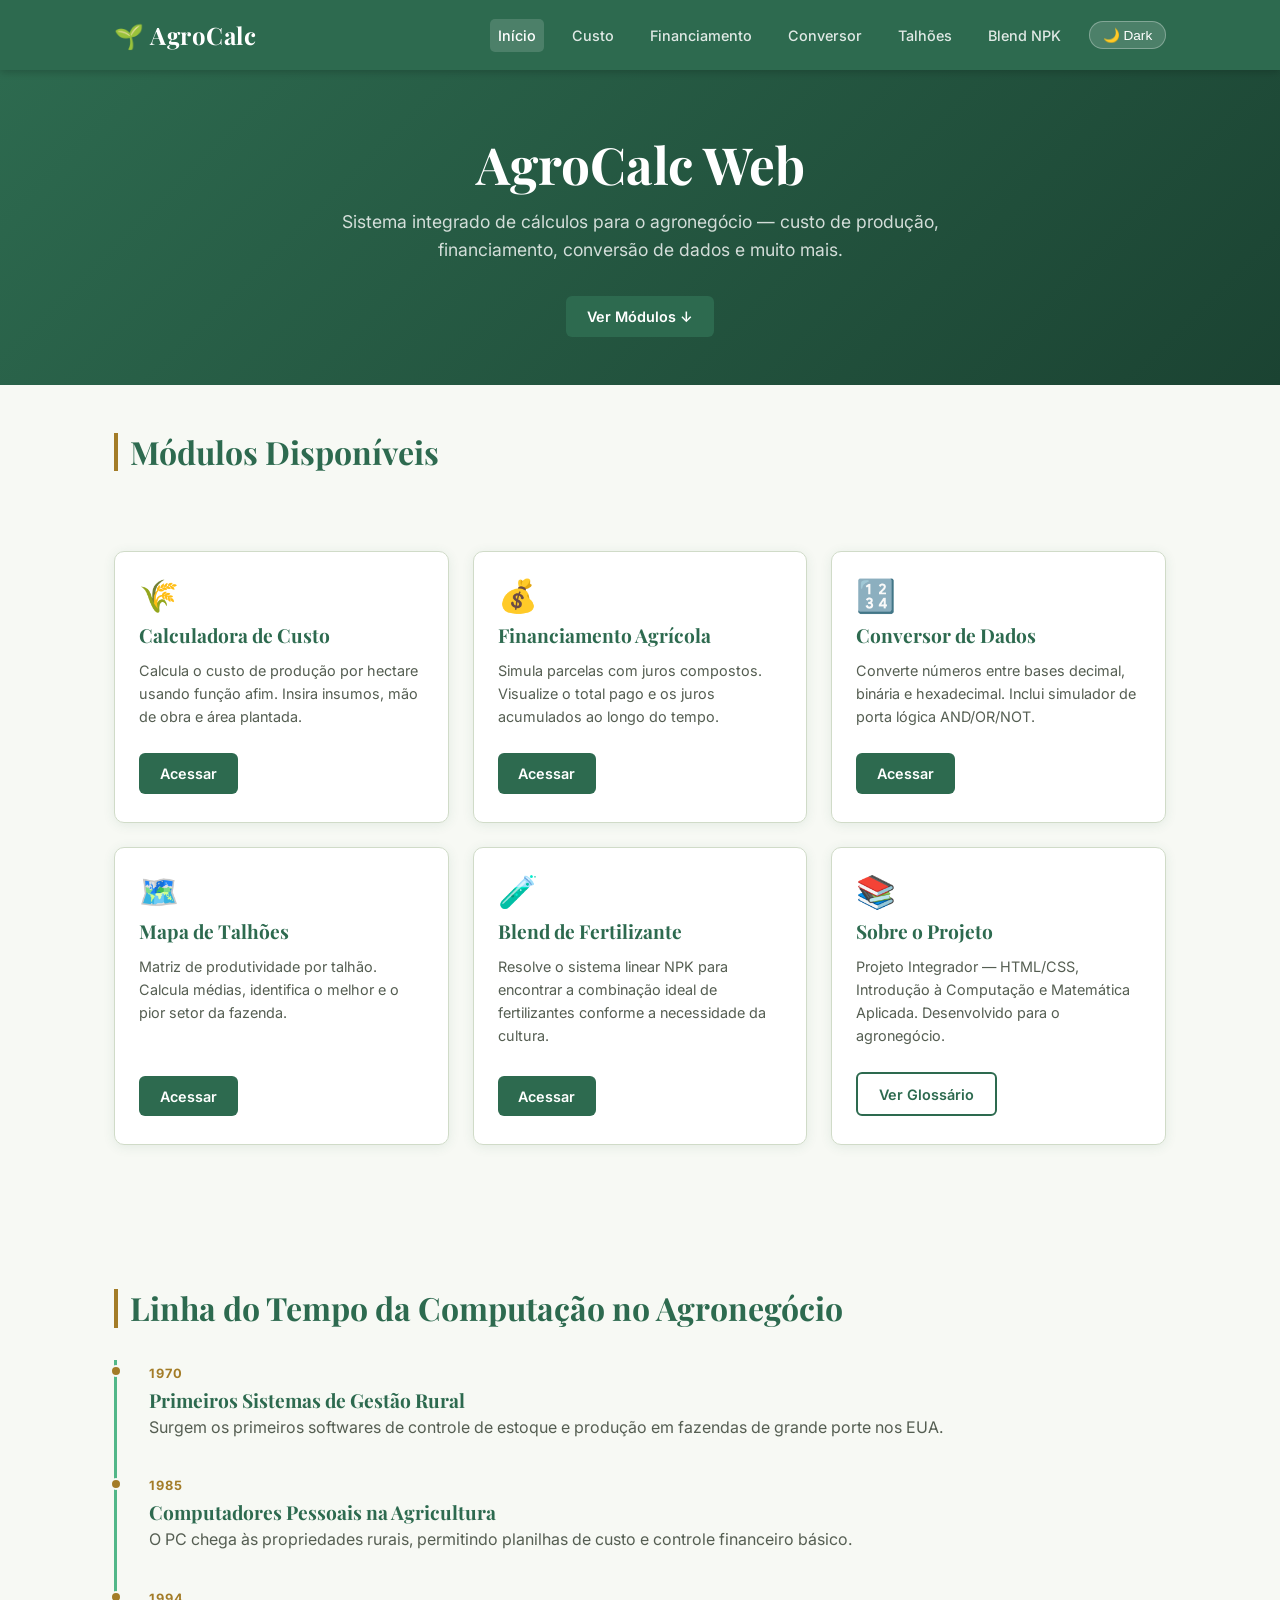
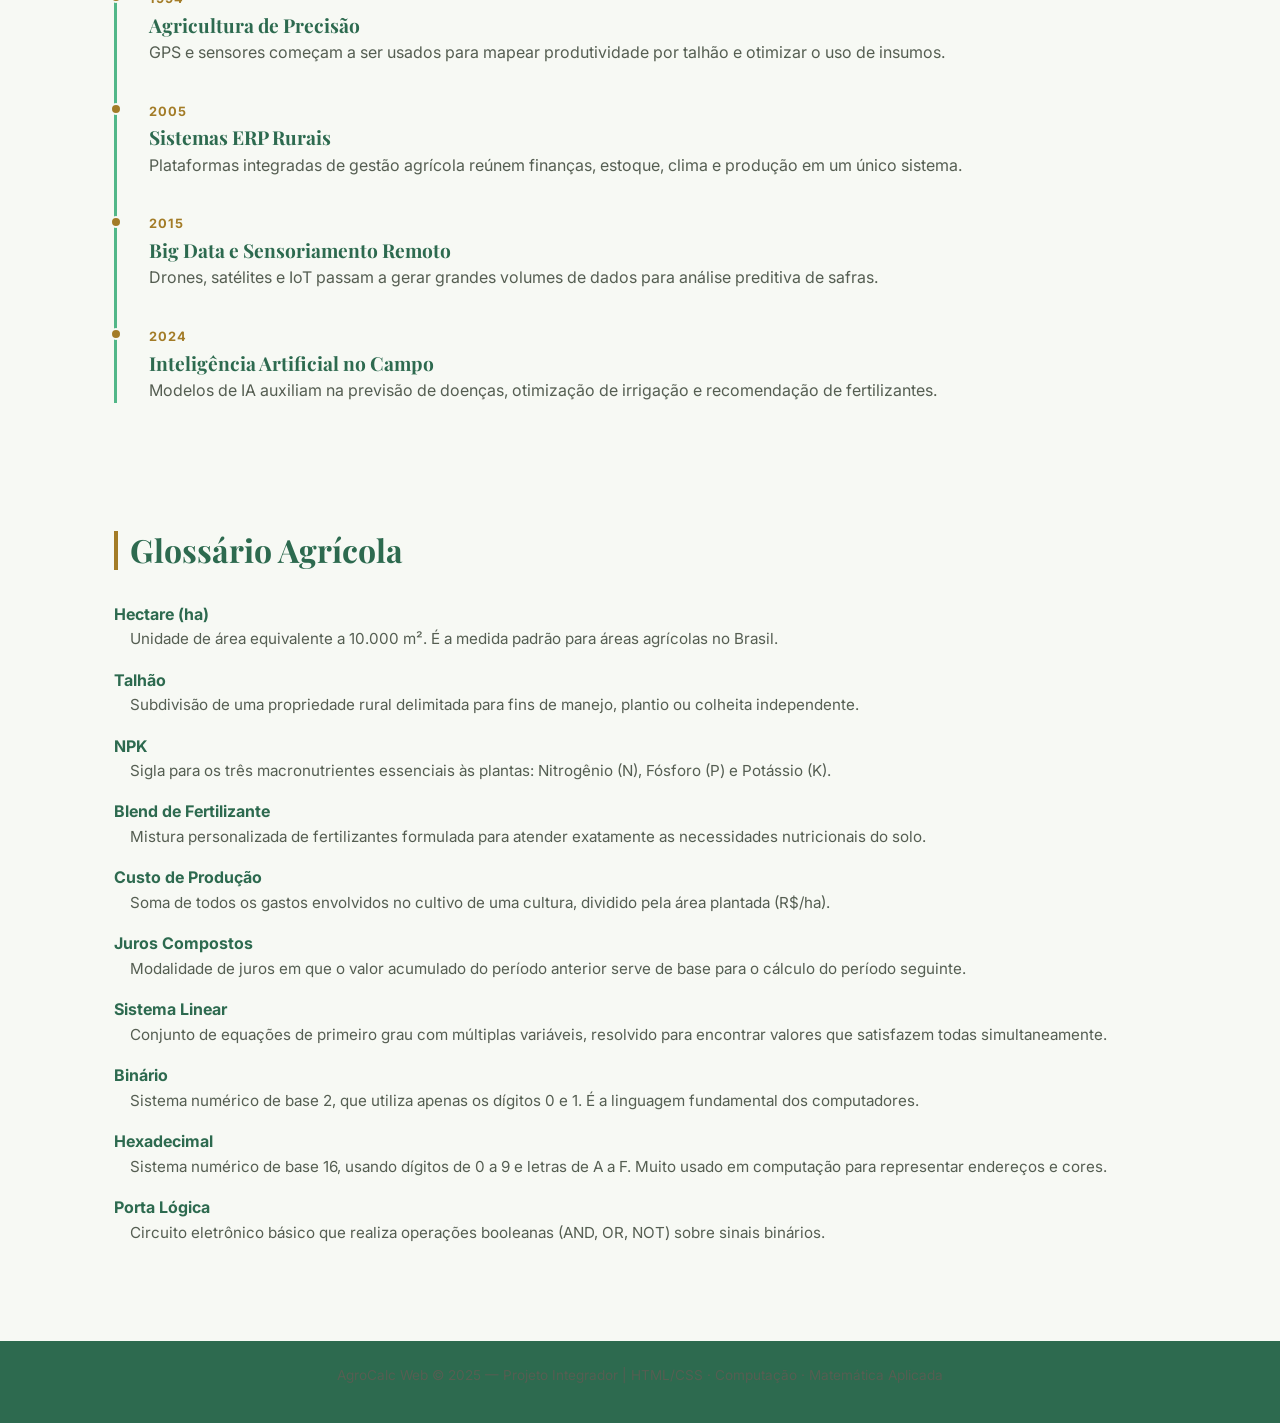
==== index.html @ 9ad66b95 "feat: adicionando pagina principal" ====
<!DOCTYPE html>
<html lang="pt-BR">
<head>
  <meta charset="UTF-8" />
  <meta name="viewport" content="width=device-width, initial-scale=1.0" />
  <title>AgroCalc Web — Painel Principal</title>

  <!-- Google Fonts: Playfair Display (títulos) + Inter (corpo) -->
  <link rel="preconnect" href="https://fonts.googleapis.com" />
  <link rel="preconnect" href="https://fonts.gstatic.com" crossorigin />
  <link href="https://fonts.googleapis.com/css2?family=Inter:wght@400;500;600&family=Playfair+Display:wght@700&display=swap" rel="stylesheet" />

  <link rel="stylesheet" href="style.css" />
</head>
<body>

  <!-- ========== NAVBAR ========== -->
  <header class="navbar">
    <div class="container">
      <span class="logo">🌱 AgroCalc</span>
      <nav>
        <a href="index.html" class="ativo">Início</a>
        <a href="custo.html">Custo</a>
        <a href="financiamento.html">Financiamento</a>
        <a href="conversor.html">Conversor</a>
        <a href="talhoes.html">Talhões</a>
        <a href="blend.html">Blend NPK</a>
        <!-- Botão que ativa/desativa dark mode -->
        <button id="btn-dark" onclick="alternarDark()">🌙 Dark</button>
      </nav>
    </div>
  </header>

  <!-- ========== HERO ========== -->
  <section class="hero">
    <div class="container anima">
      <h1>AgroCalc Web</h1>
      <p>Sistema integrado de cálculos para o agronegócio — custo de produção, financiamento, conversão de dados e muito mais.</p>
      <a href="#modulos" class="btn btn-primario">Ver Módulos ↓</a>
    </div>
  </section>

  <!-- ========== GRID DE MÓDULOS ========== -->
  <main class="container" id="modulos">
    <section class="secao">
      <h2 class="secao-titulo">Módulos Disponíveis</h2>

      <div class="grid-modulos">

        <!-- Módulo 1: Custo de Produção -->
        <div class="card-modulo anima">
          <span class="icone">🌾</span>
          <h3>Calculadora de Custo</h3>
          <p>Calcula o custo de produção por hectare usando função afim. Insira insumos, mão de obra e área plantada.</p>
          <a href="custo.html" class="btn btn-primario">Acessar</a>
        </div>

        <!-- Módulo 2: Financiamento Agrícola -->
        <div class="card-modulo anima">
          <span class="icone">💰</span>
          <h3>Financiamento Agrícola</h3>
          <p>Simula parcelas com juros compostos. Visualize o total pago e os juros acumulados ao longo do tempo.</p>
          <a href="financiamento.html" class="btn btn-primario">Acessar</a>
        </div>

        <!-- Módulo 3: Conversor de Dados -->
        <div class="card-modulo anima">
          <span class="icone">🔢</span>
          <h3>Conversor de Dados</h3>
          <p>Converte números entre bases decimal, binária e hexadecimal. Inclui simulador de porta lógica AND/OR/NOT.</p>
          <a href="conversor.html" class="btn btn-primario">Acessar</a>
        </div>

        <!-- Módulo 4: Mapa de Talhões -->
        <div class="card-modulo anima">
          <span class="icone">🗺️</span>
          <h3>Mapa de Talhões</h3>
          <p>Matriz de produtividade por talhão. Calcula médias, identifica o melhor e o pior setor da fazenda.</p>
          <a href="talhoes.html" class="btn btn-primario">Acessar</a>
        </div>

        <!-- Módulo 5: Blend de Fertilizante -->
        <div class="card-modulo anima">
          <span class="icone">🧪</span>
          <h3>Blend de Fertilizante</h3>
          <p>Resolve o sistema linear NPK para encontrar a combinação ideal de fertilizantes conforme a necessidade da cultura.</p>
          <a href="blend.html" class="btn btn-primario">Acessar</a>
        </div>

        <!-- Card informativo sobre o projeto -->
        <div class="card-modulo anima">
          <span class="icone">📚</span>
          <h3>Sobre o Projeto</h3>
          <p>Projeto Integrador — HTML/CSS, Introdução à Computação e Matemática Aplicada. Desenvolvido para o agronegócio.</p>
          <a href="#glossario" class="btn btn-secundario">Ver Glossário</a>
        </div>

      </div>
    </section>

    <!-- ========== LINHA DO TEMPO ========== -->
    <section class="secao" id="timeline">
      <h2 class="secao-titulo">Linha do Tempo da Computação no Agronegócio</h2>

      <div class="timeline">

        <div class="timeline-item">
          <span class="ano">1970</span>
          <h3>Primeiros Sistemas de Gestão Rural</h3>
          <p>Surgem os primeiros softwares de controle de estoque e produção em fazendas de grande porte nos EUA.</p>
        </div>

        <div class="timeline-item">
          <span class="ano">1985</span>
          <h3>Computadores Pessoais na Agricultura</h3>
          <p>O PC chega às propriedades rurais, permitindo planilhas de custo e controle financeiro básico.</p>
        </div>

        <div class="timeline-item">
          <span class="ano">1994</span>
          <h3>Agricultura de Precisão</h3>
          <p>GPS e sensores começam a ser usados para mapear produtividade por talhão e otimizar o uso de insumos.</p>
        </div>

        <div class="timeline-item">
          <span class="ano">2005</span>
          <h3>Sistemas ERP Rurais</h3>
          <p>Plataformas integradas de gestão agrícola reúnem finanças, estoque, clima e produção em um único sistema.</p>
        </div>

        <div class="timeline-item">
          <span class="ano">2015</span>
          <h3>Big Data e Sensoriamento Remoto</h3>
          <p>Drones, satélites e IoT passam a gerar grandes volumes de dados para análise preditiva de safras.</p>
        </div>

        <div class="timeline-item">
          <span class="ano">2024</span>
          <h3>Inteligência Artificial no Campo</h3>
          <p>Modelos de IA auxiliam na previsão de doenças, otimização de irrigação e recomendação de fertilizantes.</p>
        </div>

      </div>
    </section>

    <!-- ========== GLOSSÁRIO ========== -->
    <section class="secao" id="glossario">
      <h2 class="secao-titulo">Glossário Agrícola</h2>

      <dl class="glossario">
        <dt>Hectare (ha)</dt>
        <dd>Unidade de área equivalente a 10.000 m². É a medida padrão para áreas agrícolas no Brasil.</dd>

        <dt>Talhão</dt>
        <dd>Subdivisão de uma propriedade rural delimitada para fins de manejo, plantio ou colheita independente.</dd>

        <dt>NPK</dt>
        <dd>Sigla para os três macronutrientes essenciais às plantas: Nitrogênio (N), Fósforo (P) e Potássio (K).</dd>

        <dt>Blend de Fertilizante</dt>
        <dd>Mistura personalizada de fertilizantes formulada para atender exatamente as necessidades nutricionais do solo.</dd>

        <dt>Custo de Produção</dt>
        <dd>Soma de todos os gastos envolvidos no cultivo de uma cultura, dividido pela área plantada (R$/ha).</dd>

        <dt>Juros Compostos</dt>
        <dd>Modalidade de juros em que o valor acumulado do período anterior serve de base para o cálculo do período seguinte.</dd>

        <dt>Sistema Linear</dt>
        <dd>Conjunto de equações de primeiro grau com múltiplas variáveis, resolvido para encontrar valores que satisfazem todas simultaneamente.</dd>

        <dt>Binário</dt>
        <dd>Sistema numérico de base 2, que utiliza apenas os dígitos 0 e 1. É a linguagem fundamental dos computadores.</dd>

        <dt>Hexadecimal</dt>
        <dd>Sistema numérico de base 16, usando dígitos de 0 a 9 e letras de A a F. Muito usado em computação para representar endereços e cores.</dd>

        <dt>Porta Lógica</dt>
        <dd>Circuito eletrônico básico que realiza operações booleanas (AND, OR, NOT) sobre sinais binários.</dd>
      </dl>
    </section>
  </main>

  <!-- ========== FOOTER ========== -->
  <footer>
    <div class="container">
      <p>AgroCalc Web &copy; 2025 — Projeto Integrador | HTML/CSS · Computação · Matemática Aplicada</p>
    </div>
  </footer>

  <!-- ========== SCRIPT: Dark Mode ========== -->
  <script>
    // Verifica se o usuário já tinha preferência salva no localStorage
    if (localStorage.getItem('dark') === 'true') {
      document.body.classList.add('dark');
      document.getElementById('btn-dark').textContent = '☀️ Light';
    }

    // Alterna entre dark e light mode
    function alternarDark() {
      const ativo = document.body.classList.toggle('dark');
      const btn = document.getElementById('btn-dark');
      btn.textContent = ativo ? '☀️ Light' : '🌙 Dark';
      // Salva preferência para persistir entre páginas
      localStorage.setItem('dark', ativo);
    }
  </script>

</body>
</html>
---- style.css ----
/* ============================================
   AgroCalc Web - Folha de Estilos Principal
   Projeto Integrador - HTML/CSS + Computação + Matemática
   ============================================ */

/* --- Variáveis de Tema (Light e Dark Mode) --- */
:root {
  --verde-campo: #2d6a4f;      /* cor primária - verde agro */
  --verde-claro: #52b788;      /* hover e destaques */
  --terra: #a37c27;            /* acento terroso/dourado */
  --fundo: #f7f9f4;            /* fundo geral claro */
  --fundo-card: #ffffff;
  --texto: #1b1f1a;
  --texto-secundario: #555e52;
  --borda: #d0dbc8;
  --sombra: 0 2px 12px rgba(45,106,79,0.10);
  --radius: 10px;
  --fonte-display: 'Playfair Display', serif;  /* títulos */
  --fonte-corpo: 'Inter', sans-serif;          /* corpo e UI */
  --transicao: 0.25s ease;
}

/* Dark mode: ativa via classe .dark no <body> */
body.dark {
  --fundo: #141a12;
  --fundo-card: #1e2a1b;
  --texto: #e8f0e4;
  --texto-secundario: #9db898;
  --borda: #2d3d2a;
  --sombra: 0 2px 12px rgba(0,0,0,0.40);
}

/* --- Reset e Base --- */
*, *::before, *::after {
  box-sizing: border-box;
  margin: 0;
  padding: 0;
}

html { scroll-behavior: smooth; }

body {
  font-family: var(--fonte-corpo);
  background-color: var(--fundo);
  color: var(--texto);
  line-height: 1.6;
  transition: background-color var(--transicao), color var(--transicao);
}

a {
  color: var(--verde-campo);
  text-decoration: none;
  transition: color var(--transicao);
}
a:hover { color: var(--verde-claro); }

/* --- Tipografia --- */
h1, h2, h3 {
  font-family: var(--fonte-display);
  color: var(--verde-campo);
  line-height: 1.2;
}
h1 { font-size: clamp(2rem, 5vw, 3.2rem); }
h2 { font-size: clamp(1.4rem, 3vw, 2rem); margin-bottom: 1rem; }
h3 { font-size: 1.2rem; }

p { margin-bottom: 0.8rem; color: var(--texto-secundario); }

/* --- Layout Principal --- */
.container {
  max-width: 1100px;
  margin: 0 auto;
  padding: 0 1.5rem;
}

/* --- Navbar --- */
.navbar {
  background-color: var(--verde-campo);
  padding: 1rem 0;
  position: sticky;
  top: 0;
  z-index: 100;
  box-shadow: 0 2px 8px rgba(0,0,0,0.2);
}

.navbar .container {
  display: flex;
  align-items: center;
  justify-content: space-between;
  flex-wrap: wrap;
  gap: 0.75rem;
}

.navbar .logo {
  font-family: var(--fonte-display);
  font-size: 1.5rem;
  color: #fff;
  font-weight: 700;
  letter-spacing: 0.5px;
}

.navbar nav {
  display: flex;
  gap: 1.25rem;
  flex-wrap: wrap;
  align-items: center;
}

.navbar nav a {
  color: rgba(255,255,255,0.85);
  font-size: 0.9rem;
  font-weight: 500;
  padding: 0.3rem 0.5rem;
  border-radius: 5px;
  transition: background var(--transicao), color var(--transicao);
}
.navbar nav a:hover,
.navbar nav a.ativo {
  background: rgba(255,255,255,0.15);
  color: #fff;
}

/* Botão Dark Mode */
#btn-dark {
  background: rgba(255,255,255,0.15);
  border: 1px solid rgba(255,255,255,0.3);
  color: #fff;
  padding: 0.3rem 0.8rem;
  border-radius: 20px;
  cursor: pointer;
  font-size: 0.85rem;
  transition: background var(--transicao);
}
#btn-dark:hover { background: rgba(255,255,255,0.25); }

/* --- Hero (Painel Principal) --- */
.hero {
  padding: 4rem 0 3rem;
  text-align: center;
  background: linear-gradient(135deg, var(--verde-campo) 0%, #1b4332 100%);
  color: #fff;
}
.hero h1 { color: #fff; margin-bottom: 0.75rem; }
.hero p  { color: rgba(255,255,255,0.8); font-size: 1.1rem; max-width: 600px; margin: 0 auto 2rem; }

/* --- Grid de Módulos (cards na home) --- */
.grid-modulos {
  display: grid;
  grid-template-columns: repeat(auto-fit, minmax(260px, 1fr));
  gap: 1.5rem;
  padding: 3rem 0;
}

.card-modulo {
  background: var(--fundo-card);
  border: 1px solid var(--borda);
  border-radius: var(--radius);
  padding: 1.75rem 1.5rem;
  box-shadow: var(--sombra);
  transition: transform var(--transicao), box-shadow var(--transicao);
  display: flex;
  flex-direction: column;
  gap: 0.75rem;
}
.card-modulo:hover {
  transform: translateY(-4px);
  box-shadow: 0 8px 24px rgba(45,106,79,0.15);
}
.card-modulo .icone {
  font-size: 2rem;
  line-height: 1;
}
.card-modulo h3 { color: var(--verde-campo); }
.card-modulo p  { font-size: 0.9rem; flex: 1; }
.card-modulo .btn { align-self: flex-start; }

/* --- Botões --- */
.btn {
  display: inline-block;
  padding: 0.55rem 1.3rem;
  border-radius: 6px;
  font-weight: 600;
  font-size: 0.9rem;
  cursor: pointer;
  border: none;
  transition: background var(--transicao), transform var(--transicao);
}
.btn-primario {
  background: var(--verde-campo);
  color: #fff;
}
.btn-primario:hover {
  background: var(--verde-claro);
  color: #fff;
  transform: translateY(-1px);
}
.btn-secundario {
  background: transparent;
  color: var(--verde-campo);
  border: 2px solid var(--verde-campo);
}
.btn-secundario:hover {
  background: var(--verde-campo);
  color: #fff;
}

/* --- Seção de Conteúdo Geral --- */
.secao {
  padding: 3rem 0;
}
.secao-titulo {
  border-left: 4px solid var(--terra);
  padding-left: 0.75rem;
  margin-bottom: 2rem;
}

/* --- Formulários --- */
.form-grupo {
  display: flex;
  flex-direction: column;
  gap: 0.4rem;
  margin-bottom: 1.2rem;
}
.form-grupo label {
  font-size: 0.9rem;
  font-weight: 600;
  color: var(--texto);
}
.form-grupo input,
.form-grupo select {
  padding: 0.6rem 0.9rem;
  border: 1px solid var(--borda);
  border-radius: 6px;
  background: var(--fundo-card);
  color: var(--texto);
  font-size: 1rem;
  transition: border-color var(--transicao);
}
.form-grupo input:focus,
.form-grupo select:focus {
  outline: none;
  border-color: var(--verde-claro);
}

/* --- Caixa de Resultado --- */
.resultado {
  background: var(--fundo-card);
  border: 1px solid var(--borda);
  border-left: 4px solid var(--verde-claro);
  border-radius: var(--radius);
  padding: 1.25rem 1.5rem;
  margin-top: 1.5rem;
  display: none; /* visível via JS após cálculo */
}
.resultado.visivel { display: block; }
.resultado h3 { margin-bottom: 0.5rem; }

/* --- Tabela --- */
.tabela-wrap { overflow-x: auto; }
table {
  width: 100%;
  border-collapse: collapse;
  font-size: 0.9rem;
}
th {
  background: var(--verde-campo);
  color: #fff;
  padding: 0.7rem 1rem;
  text-align: left;
}
td {
  padding: 0.6rem 1rem;
  border-bottom: 1px solid var(--borda);
  color: var(--texto);
}
tr:nth-child(even) td { background: rgba(82,183,136,0.06); }

/* --- Linha do Tempo --- */
.timeline {
  position: relative;
  padding-left: 2rem;
  border-left: 3px solid var(--verde-claro);
}
.timeline-item {
  position: relative;
  margin-bottom: 2rem;
}
.timeline-item::before {
  content: '';
  position: absolute;
  left: -2.45rem;
  top: 0.35rem;
  width: 12px;
  height: 12px;
  border-radius: 50%;
  background: var(--terra);
  border: 2px solid var(--fundo);
}
.timeline-item .ano {
  font-size: 0.8rem;
  font-weight: 700;
  color: var(--terra);
  text-transform: uppercase;
  letter-spacing: 1px;
}
.timeline-item h3 { margin: 0.2rem 0; }

/* --- Glossário --- */
.glossario dt {
  font-weight: 700;
  color: var(--verde-campo);
  margin-top: 1rem;
}
.glossario dd {
  margin-left: 1rem;
  font-size: 0.95rem;
  color: var(--texto-secundario);
}

/* --- Footer --- */
footer {
  background: var(--verde-campo);
  color: rgba(255,255,255,0.75);
  text-align: center;
  padding: 1.5rem 0;
  font-size: 0.85rem;
  margin-top: 3rem;
}

/* --- Animações de entrada --- */
@keyframes fadeUp {
  from { opacity: 0; transform: translateY(20px); }
  to   { opacity: 1; transform: translateY(0); }
}
.anima { animation: fadeUp 0.5s ease forwards; }

/* --- Responsivo --- */
@media (max-width: 600px) {
  .navbar .container { flex-direction: column; align-items: flex-start; }
  .hero { padding: 2.5rem 0 2rem; }
  .grid-modulos { grid-template-columns: 1fr; }
}

/* Acessibilidade: respeita preferência de movimento reduzido */
@media (prefers-reduced-motion: reduce) {
  *, *::before, *::after { animation: none !important; transition: none !important; }
}
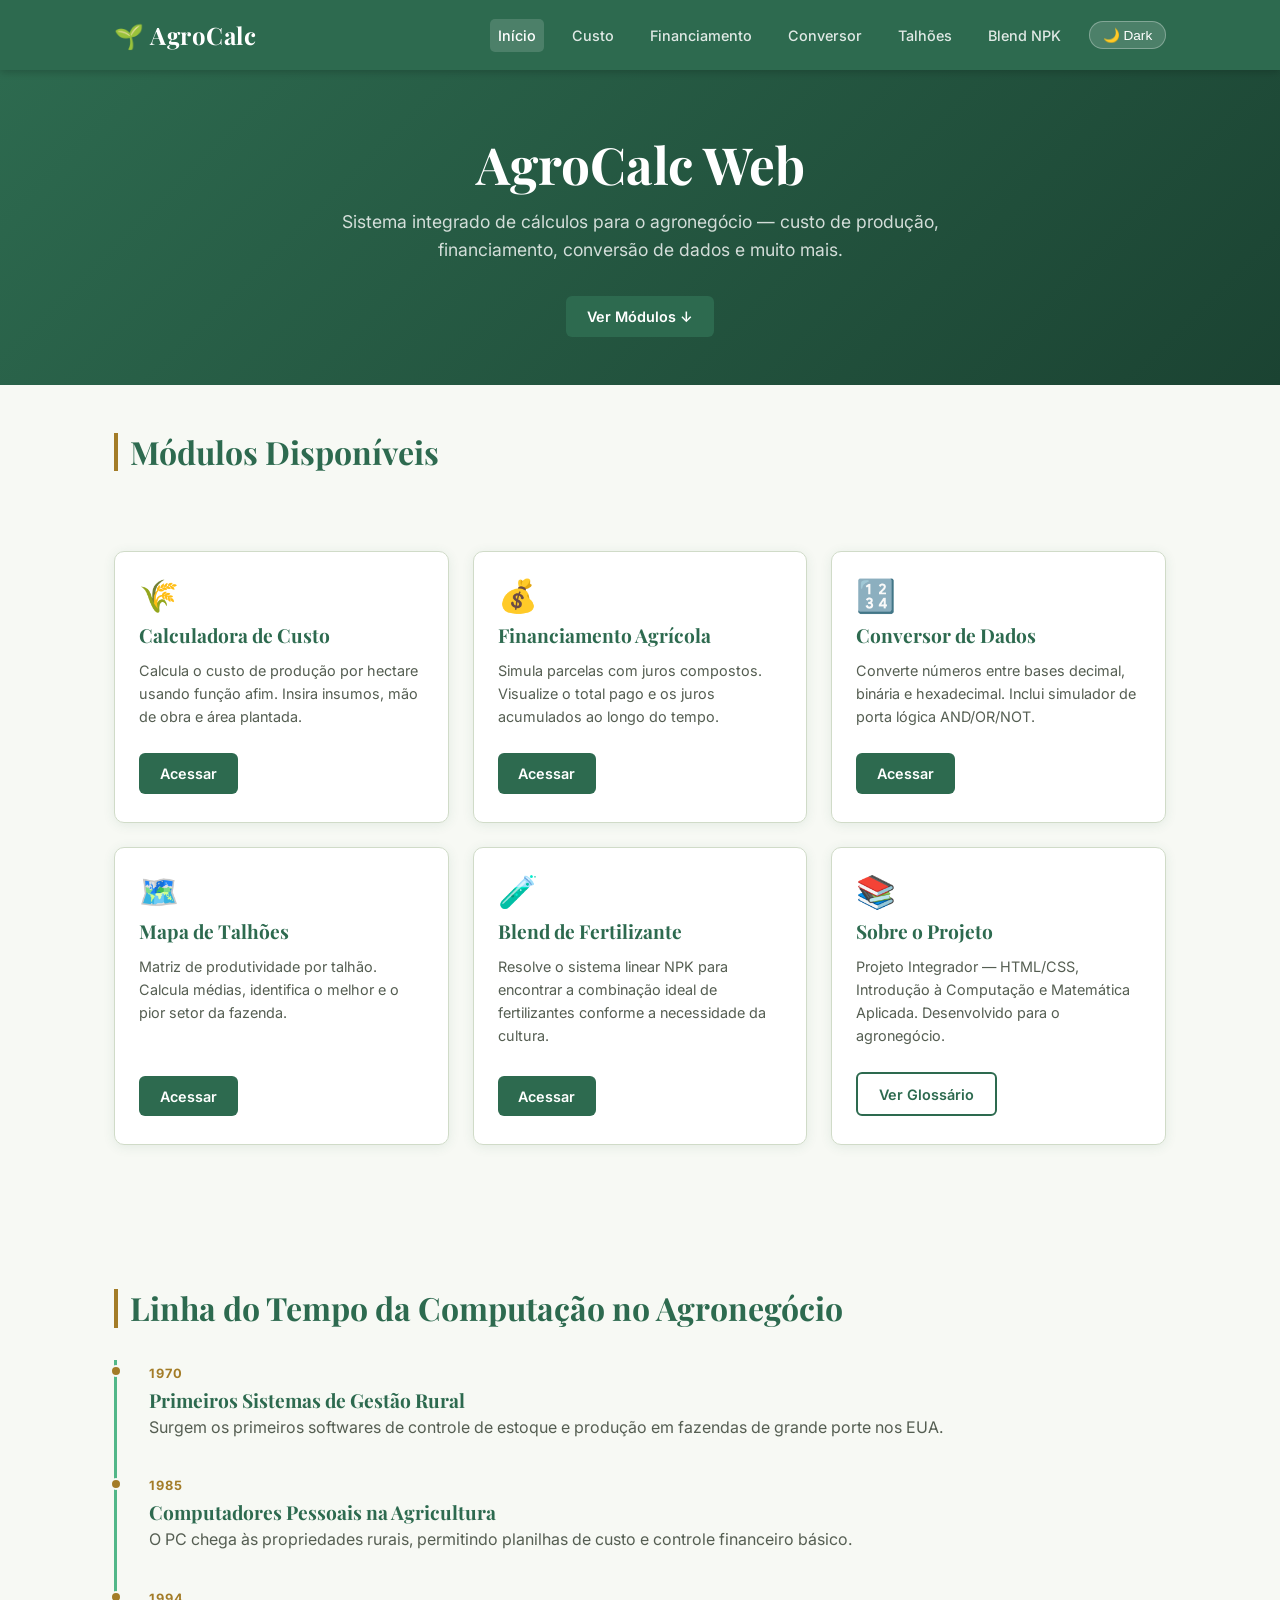
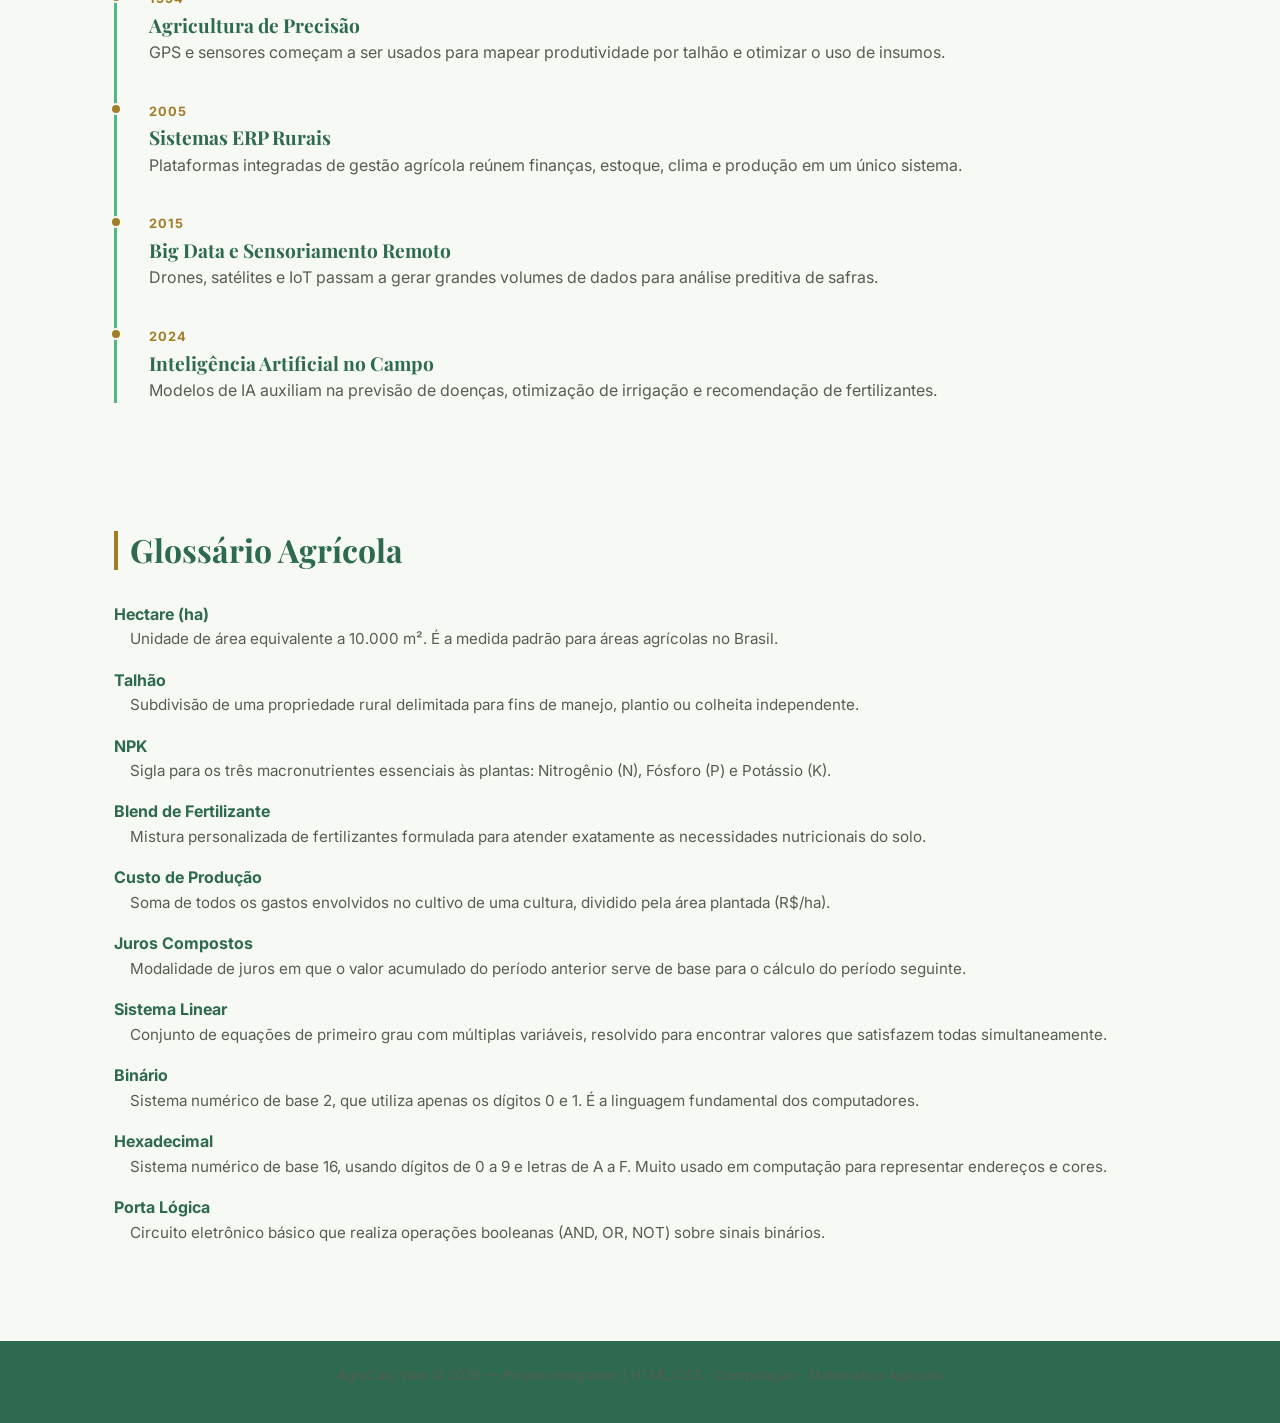
==== commit 62dc4697: "feat: projeto integrador AgroCalc Web completo v2" ====
--- a/index.html
+++ b/index.html
@@ -9,7 +9,7 @@
   <link rel="preconnect" href="https://fonts.googleapis.com" />
   <link rel="preconnect" href="https://fonts.gstatic.com" crossorigin />
   <link href="https://fonts.googleapis.com/css2?family=Inter:wght@400;500;600&family=Playfair+Display:wght@700&display=swap" rel="stylesheet" />
-
+  <script src="script/index.js"></script>
   <link rel="stylesheet" href="style.css" />
 </head>
 <body>
@@ -184,27 +184,9 @@
   <!-- ========== FOOTER ========== -->
   <footer>
     <div class="container">
-      <p>AgroCalc Web &copy; 2025 — Projeto Integrador | HTML/CSS · Computação · Matemática Aplicada</p>
+      <p>AgroCalc Web &copy; 2026 — Projeto Integrador | HTML/CSS · Computação · Matemática Aplicada</p>
     </div>
   </footer>
 
-  <!-- ========== SCRIPT: Dark Mode ========== -->
-  <script>
-    // Verifica se o usuário já tinha preferência salva no localStorage
-    if (localStorage.getItem('dark') === 'true') {
-      document.body.classList.add('dark');
-      document.getElementById('btn-dark').textContent = '☀️ Light';
-    }
-
-    // Alterna entre dark e light mode
-    function alternarDark() {
-      const ativo = document.body.classList.toggle('dark');
-      const btn = document.getElementById('btn-dark');
-      btn.textContent = ativo ? '☀️ Light' : '🌙 Dark';
-      // Salva preferência para persistir entre páginas
-      localStorage.setItem('dark', ativo);
-    }
-  </script>
-
-</body>
+  </body>
 </html>
